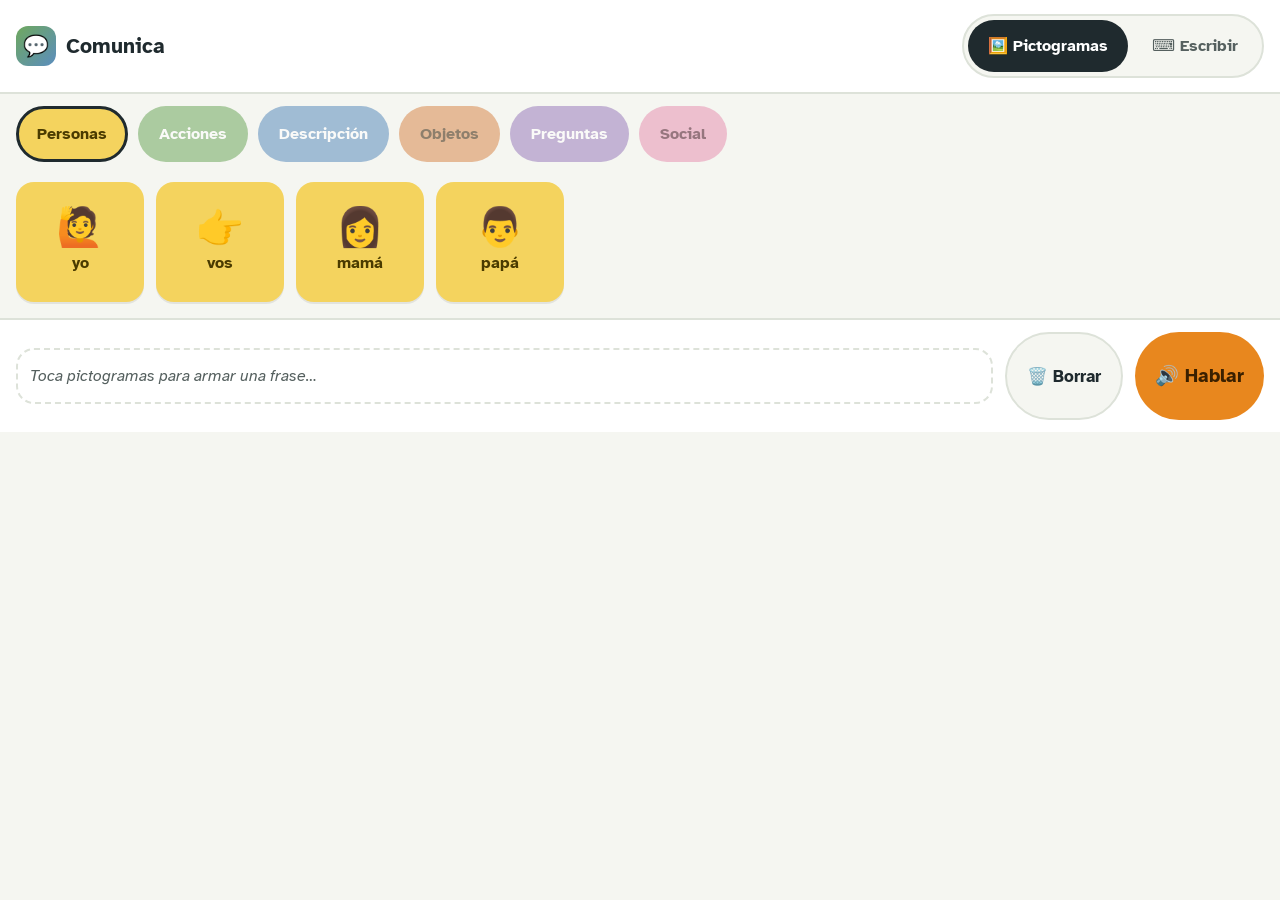
==== comunica.html @ 7b22b9cd "Se hizo el HTML con la interfaz gr[afica" ====
<!DOCTYPE html>
<html lang="es">
<head>
<meta charset="UTF-8">
<meta name="viewport" content="width=device-width, initial-scale=1.0, maximum-scale=5.0">
<title>Comunica — Apoyo para la comunicación</title>
<link rel="preconnect" href="https://fonts.googleapis.com">
<link href="https://fonts.googleapis.com/css2?family=Atkinson+Hyperlegible:ital,wght@0,400;0,700;1,400&display=swap" rel="stylesheet">
<style>
  :root{
    --bg: #F5F6F1;
    --surface: #FFFFFF;
    --ink: #1F2A2E;
    --ink-soft: #55605F;
    --line: #DDE2D9;
    --primary: #E8871E;
    --primary-ink: #3A2000;
    --focus: #1F6FEB;

    /* Paleta funcional: clave Fitzgerald, usada en tableros reales de CAA
       para que el color enseñe la categoría gramatical, no decore. */
    --cat-personas: #F4D35E;
    --cat-personas-ink: #4A3B00;
    --cat-acciones: #6FA85E;
    --cat-acciones-ink: #FFFFFF;
    --cat-descripcion: #5B8DBE;
    --cat-descripcion-ink: #FFFFFF;
    --cat-objetos: #D98A4F;
    --cat-objetos-ink: #3A1F00;
    --cat-preguntas: #9B7EBD;
    --cat-preguntas-ink: #FFFFFF;
    --cat-social: #E893B3;
    --cat-social-ink: #4A0E22;

    --radius: 18px;
    --touch-min: 88px;
  }

  *{ box-sizing: border-box; }

  html, body{
    margin:0; padding:0; height:100%;
    background: var(--bg);
    color: var(--ink);
    font-family: 'Atkinson Hyperlegible', system-ui, -apple-system, sans-serif;
  }

  body{
    display:flex;
    flex-direction:column;
    min-height:100vh;
  }

  @media (prefers-reduced-motion: reduce){
    *{ animation-duration: 0.001ms !important; transition-duration: 0.001ms !important; }
  }

  :focus-visible{
    outline: 4px solid var(--focus);
    outline-offset: 2px;
  }

  /* ---------- Encabezado ---------- */
  header{
    background: var(--surface);
    border-bottom: 2px solid var(--line);
    padding: 14px 16px;
    display:flex;
    align-items:center;
    justify-content:space-between;
    gap:12px;
    flex-wrap:wrap;
  }

  .brand{
    display:flex;
    align-items:center;
    gap:10px;
    font-weight:700;
    font-size: 1.3rem;
  }
  .brand-mark{
    width:40px; height:40px;
    border-radius: 12px;
    background: linear-gradient(135deg, var(--cat-acciones), var(--cat-descripcion));
    display:flex; align-items:center; justify-content:center;
    font-size:1.3rem;
  }

  .mode-toggle{
    display:flex;
    background: var(--bg);
    border: 2px solid var(--line);
    border-radius: 999px;
    padding: 4px;
    gap:4px;
  }
  .mode-toggle button{
    border:none;
    background:transparent;
    font-family:inherit;
    font-size:1rem;
    font-weight:700;
    padding: 10px 20px;
    min-height: 52px;
    border-radius: 999px;
    cursor:pointer;
    color: var(--ink-soft);
  }
  .mode-toggle button[aria-pressed="true"]{
    background: var(--ink);
    color: #fff;
  }

  /* ---------- Categorías (modo pictogramas) ---------- */
  .categorias{
    display:flex;
    gap:10px;
    padding: 12px 16px;
    overflow-x:auto;
    background: var(--bg);
  }
  .cat-chip{
    flex: 0 0 auto;
    border: none;
    border-radius: 999px;
    padding: 10px 18px;
    min-height: var(--touch-min);
    min-height: 56px;
    font-family:inherit;
    font-weight:700;
    font-size: 1rem;
    cursor:pointer;
    display:flex;
    align-items:center;
    gap:8px;
    border: 3px solid transparent;
    opacity:0.55;
  }
  .cat-chip[aria-pressed="true"]{
    opacity:1;
    border-color: var(--ink);
  }

  /* ---------- Área principal ---------- */
  main{
    flex:1;
    display:flex;
    flex-direction:column;
    padding: 8px 16px 16px;
    gap:16px;
  }

  .grid-pictogramas{
    display:grid;
    grid-template-columns: repeat(auto-fill, minmax(120px, 1fr));
    gap:12px;
  }

  .pictograma{
    border: none;
    border-radius: var(--radius);
    min-height: 120px;
    padding: 10px 8px 12px;
    display:flex;
    flex-direction:column;
    align-items:center;
    justify-content:center;
    gap:6px;
    cursor:pointer;
    font-family:inherit;
    box-shadow: 0 2px 0 rgba(0,0,0,0.08);
  }
  .pictograma:active{ transform: translateY(2px); box-shadow:none; }
  .pictograma .emoji{ font-size: 2.4rem; line-height:1; }
  .pictograma .palabra{ font-weight:700; font-size:1rem; text-align:center; }

  /* ---------- Modo texto ---------- */
  .modo-texto{
    display:flex;
    flex-direction:column;
    gap:14px;
    flex:1;
  }
  .modo-texto label{
    font-weight:700;
    font-size:1.1rem;
  }
  .modo-texto textarea{
    flex:1;
    min-height: 180px;
    font-family:inherit;
    font-size:1.4rem;
    padding:16px;
    border-radius: var(--radius);
    border: 2px solid var(--line);
    background: var(--surface);
    color: var(--ink);
    resize: vertical;
  }
  .ayuda-texto{
    color: var(--ink-soft);
    font-size:0.95rem;
  }

  /* ---------- Barra inferior: frase construida ---------- */
  .barra-frase{
    background: var(--surface);
    border-top: 2px solid var(--line);
    padding: 12px 16px;
    display:flex;
    align-items:center;
    gap:12px;
  }
  .frase-actual{
    flex:1;
    min-height: 56px;
    border: 2px dashed var(--line);
    border-radius: var(--radius);
    padding: 8px 12px;
    display:flex;
    flex-wrap:wrap;
    align-items:center;
    gap:8px;
  }
  .frase-actual:empty::before{
    content: "Toca pictogramas para armar una frase…";
    color: var(--ink-soft);
    font-style: italic;
  }
  .frase-chip{
    background: var(--bg);
    border-radius: 999px;
    padding: 6px 14px;
    font-weight:700;
    font-size:0.95rem;
  }

  .btn{
    font-family:inherit;
    font-weight:700;
    font-size:1.05rem;
    border:none;
    border-radius: 999px;
    min-height: var(--touch-min);
    min-width: var(--touch-min);
    padding: 10px 20px;
    cursor:pointer;
    display:flex;
    align-items:center;
    justify-content:center;
    gap:8px;
  }
  .btn-hablar{
    background: var(--primary);
    color: var(--primary-ink);
    font-size:1.2rem;
  }
  .btn-limpiar{
    background: var(--bg);
    color: var(--ink);
    border: 2px solid var(--line);
  }

  .visually-hidden{
    position:absolute;
    width:1px; height:1px;
    overflow:hidden;
    clip: rect(0 0 0 0);
    white-space:nowrap;
  }

  [hidden]{ display:none !important; }

  @media (max-width: 480px){
    .brand span:last-child{ display:none; }
    .grid-pictogramas{ grid-template-columns: repeat(auto-fill, minmax(96px, 1fr)); }
    .pictograma{ min-height:100px; }
  }
</style>
</head>
<body>

<header>
  <div class="brand">
    <span class="brand-mark" aria-hidden="true">💬</span>
    <span>Comunica</span>
  </div>

  <div class="mode-toggle" role="group" aria-label="Elegir modo de comunicación">
    <button id="btn-modo-pictogramas" aria-pressed="true" onclick="cambiarModo('pictogramas')">
      🖼️ Pictogramas
    </button>
    <button id="btn-modo-texto" aria-pressed="false" onclick="cambiarModo('texto')">
      ⌨️ Escribir
    </button>
  </div>
</header>

<!-- MODO PICTOGRAMAS -->
<div id="vista-pictogramas">
  <nav class="categorias" id="lista-categorias" aria-label="Categorías de pictogramas"></nav>
  <main>
    <div class="grid-pictogramas" id="grid-pictogramas" role="list" aria-label="Pictogramas disponibles"></div>
  </main>
</div>

<!-- MODO TEXTO -->
<div id="vista-texto" hidden>
  <main>
    <div class="modo-texto">
      <label for="entrada-texto">Escribí lo que querés decir</label>
      <textarea id="entrada-texto" placeholder="Escribí aquí…" aria-describedby="ayuda-texto"></textarea>
      <p id="ayuda-texto" class="ayuda-texto">Presioná Enter o el botón "Hablar" para escuchar el texto en voz alta.</p>
    </div>
  </main>
</div>

<!-- BARRA INFERIOR (solo modo pictogramas) -->
<div class="barra-frase" id="barra-frase">
  <div class="frase-actual" id="frase-actual" role="status" aria-live="polite" aria-label="Frase construida"></div>
  <button class="btn btn-limpiar" onclick="limpiarFrase()" aria-label="Borrar frase">🗑️ Borrar</button>
  <button class="btn btn-hablar" onclick="hablarFrase()" aria-label="Reproducir frase en voz alta">🔊 Hablar</button>
</div>

<div id="anuncios" class="visually-hidden" aria-live="assertive"></div>

<script>
  /* =========================================================
     DATOS: cada pictograma es un objeto reutilizable también
     desde el backend a futuro. audioUrl queda en null hasta
     que el equipo de voces grabadas entregue los archivos;
     mientras tanto se usa speechSynthesis como respaldo.
     ========================================================= */

  const CATEGORIAS = [
    { id: 'personas',    nombre: 'Personas',   color: 'var(--cat-personas)',    colorInk: 'var(--cat-personas-ink)' },
    { id: 'acciones',    nombre: 'Acciones',   color: 'var(--cat-acciones)',    colorInk: 'var(--cat-acciones-ink)' },
    { id: 'descripcion', nombre: 'Descripción',color: 'var(--cat-descripcion)', colorInk: 'var(--cat-descripcion-ink)' },
    { id: 'objetos',     nombre: 'Objetos',    color: 'var(--cat-objetos)',     colorInk: 'var(--cat-objetos-ink)' },
    { id: 'preguntas',   nombre: 'Preguntas',  color: 'var(--cat-preguntas)',   colorInk: 'var(--cat-preguntas-ink)' },
    { id: 'social',      nombre: 'Social',     color: 'var(--cat-social)',      colorInk: 'var(--cat-social-ink)' },
  ];

  const PICTOGRAMAS = [
    { id:'p001', palabra:'yo',        categoria:'personas',    emoji:'🙋', audioUrl:null },
    { id:'p002', palabra:'vos',       categoria:'personas',    emoji:'👉', audioUrl:null },
    { id:'p003', palabra:'mamá',      categoria:'personas',    emoji:'👩', audioUrl:null },
    { id:'p004', palabra:'papá',      categoria:'personas',    emoji:'👨', audioUrl:null },

    { id:'p010', palabra:'querer',    categoria:'acciones',    emoji:'🤲', audioUrl:null },
    { id:'p011', palabra:'ir',        categoria:'acciones',    emoji:'🚶', audioUrl:null },
    { id:'p012', palabra:'comer',     categoria:'acciones',    emoji:'🍽️', audioUrl:null },
    { id:'p013', palabra:'jugar',     categoria:'acciones',    emoji:'🎲', audioUrl:null },
    { id:'p014', palabra:'ayudar',    categoria:'acciones',    emoji:'🤝', audioUrl:null },

    { id:'p020', palabra:'feliz',     categoria:'descripcion', emoji:'😊', audioUrl:null },
    { id:'p021', palabra:'triste',    categoria:'descripcion', emoji:'😢', audioUrl:null },
    { id:'p022', palabra:'cansado',   categoria:'descripcion', emoji:'😴', audioUrl:null },
    { id:'p023', palabra:'grande',    categoria:'descripcion', emoji:'📏', audioUrl:null },

    { id:'p030', palabra:'agua',      categoria:'objetos',     emoji:'💧', audioUrl:null },
    { id:'p031', palabra:'comida',    categoria:'objetos',     emoji:'🍞', audioUrl:null },
    { id:'p032', palabra:'baño',      categoria:'objetos',     emoji:'🚻', audioUrl:null },
    { id:'p033', palabra:'pelota',    categoria:'objetos',     emoji:'⚽', audioUrl:null },

    { id:'p040', palabra:'qué',       categoria:'preguntas',   emoji:'❓', audioUrl:null },
    { id:'p041', palabra:'dónde',     categoria:'preguntas',   emoji:'📍', audioUrl:null },
    { id:'p042', palabra:'cuándo',    categoria:'preguntas',   emoji:'⏰', audioUrl:null },

    { id:'p050', palabra:'hola',      categoria:'social',      emoji:'👋', audioUrl:null },
    { id:'p051', palabra:'gracias',   categoria:'social',      emoji:'🙏', audioUrl:null },
    { id:'p052', palabra:'sí',        categoria:'social',      emoji:'✅', audioUrl:null },
    { id:'p053', palabra:'no',        categoria:'social',      emoji:'🚫', audioUrl:null },
  ];

  /* =========================================================
     AUDIO: función única que abstrae la fuente del sonido.
     Cuando lleguen los audios grabados, solo hay que llenar
     audioUrl en cada objeto — esta función no cambia.
     ========================================================= */
  function reproducirTexto(texto, audioUrl){
    if (audioUrl){
      const audio = new Audio(audioUrl);
      audio.play();
      return;
    }
    if (!('speechSynthesis' in window)){
      anunciar('El navegador no soporta voz por síntesis.');
      return;
    }
    window.speechSynthesis.cancel();
    const utterance = new SpeechSynthesisUtterance(texto);
    utterance.lang = 'es-ES';
    window.speechSynthesis.speak(utterance);
  }

  function anunciar(mensaje){
    document.getElementById('anuncios').textContent = mensaje;
  }

  /* =========================================================
     MODO: alternar entre pictogramas y texto
     ========================================================= */
  function cambiarModo(modo){
    const esPictogramas = modo === 'pictogramas';
    document.getElementById('vista-pictogramas').hidden = !esPictogramas;
    document.getElementById('vista-texto').hidden = esPictogramas;
    document.getElementById('barra-frase').hidden = !esPictogramas;
    document.getElementById('btn-modo-pictogramas').setAttribute('aria-pressed', String(esPictogramas));
    document.getElementById('btn-modo-texto').setAttribute('aria-pressed', String(!esPictogramas));
    if (!esPictogramas){
      document.getElementById('entrada-texto').focus();
    }
  }

  /* =========================================================
     MODO PICTOGRAMAS
     ========================================================= */
  let categoriaActiva = 'personas';
  let frase = [];

  function renderCategorias(){
    const cont = document.getElementById('lista-categorias');
    cont.innerHTML = '';
    CATEGORIAS.forEach(cat => {
      const btn = document.createElement('button');
      btn.className = 'cat-chip';
      btn.setAttribute('aria-pressed', String(cat.id === categoriaActiva));
      btn.style.background = cat.color;
      btn.style.color = cat.colorInk;
      btn.textContent = cat.nombre;
      btn.onclick = () => { categoriaActiva = cat.id; renderCategorias(); renderGrid(); };
      cont.appendChild(btn);
    });
  }

  function renderGrid(){
    const grid = document.getElementById('grid-pictogramas');
    grid.innerHTML = '';
    const cat = CATEGORIAS.find(c => c.id === categoriaActiva);
    PICTOGRAMAS.filter(p => p.categoria === categoriaActiva).forEach(p => {
      const btn = document.createElement('button');
      btn.className = 'pictograma';
      btn.style.background = cat.color;
      btn.style.color = cat.colorInk;
      btn.setAttribute('role', 'listitem');
      btn.setAttribute('aria-label', p.palabra);
      btn.innerHTML = `<span class="emoji" aria-hidden="true">${p.emoji}</span><span class="palabra">${p.palabra}</span>`;
      btn.onclick = () => tocarPictograma(p);
      grid.appendChild(btn);
    });
  }

  function tocarPictograma(p){
    frase.push(p);
    renderFrase();
    reproducirTexto(p.palabra, p.audioUrl);
  }

  function renderFrase(){
    const cont = document.getElementById('frase-actual');
    cont.innerHTML = '';
    frase.forEach(p => {
      const chip = document.createElement('span');
      chip.className = 'frase-chip';
      chip.textContent = p.palabra;
      cont.appendChild(chip);
    });
  }

  function limpiarFrase(){
    frase = [];
    renderFrase();
    anunciar('Frase borrada');
  }

  function hablarFrase(){
    if (frase.length === 0){
      anunciar('No hay ninguna frase para reproducir');
      return;
    }
    const texto = frase.map(p => p.palabra).join(' ');
    reproducirTexto(texto, null); // frase completa siempre por síntesis (combinación libre)
  }

  /* =========================================================
     MODO TEXTO
     ========================================================= */
  const entradaTexto = document.getElementById('entrada-texto');
  entradaTexto.addEventListener('keydown', (evento) => {
    if (evento.key === 'Enter' && !evento.shiftKey){
      evento.preventDefault();
      const texto = entradaTexto.value.trim();
      if (texto){
        reproducirTexto(texto, null);
      }
    }
  });

  /* =========================================================
     INICIO
     ========================================================= */
  renderCategorias();
  renderGrid();
</script>

</body>
</html>
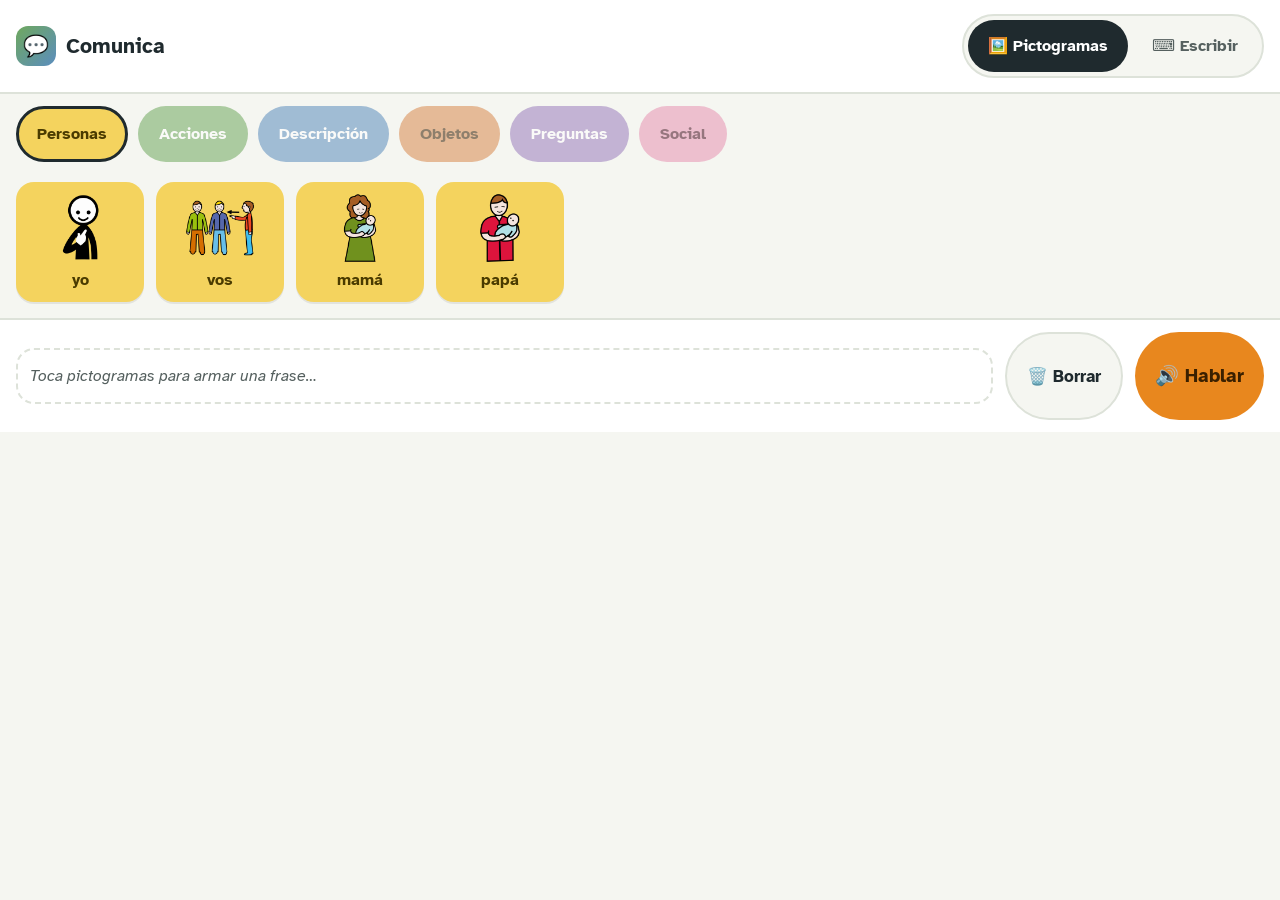
==== commit 53bf8649: "Cambios para agregar las imagenes a la app" ====
--- a/comunica.html
+++ b/comunica.html
@@ -173,6 +173,12 @@
   }
   .pictograma:active{ transform: translateY(2px); box-shadow:none; }
   .pictograma .emoji{ font-size: 2.4rem; line-height:1; }
+  .pictograma .pictograma-img{
+    width: 100%;
+    max-width: 72px;
+    aspect-ratio: 1 / 1;
+    object-fit: contain;
+  }
   .pictograma .palabra{ font-weight:700; font-size:1rem; text-align:center; }
 
   /* ---------- Modo texto ---------- */
@@ -342,36 +348,39 @@
     { id: 'social',      nombre: 'Social',     color: 'var(--cat-social)',      colorInk: 'var(--cat-social-ink)' },
   ];
 
+  /* El campo "imagen" sigue la convención: nombre_de_la_palabra.png
+     (minúscula, sin tildes, sin espacios), dentro de la carpeta pictogramas/.
+     Si tus archivos tienen otro nombre, solo hay que editar ese valor. */
   const PICTOGRAMAS = [
-    { id:'p001', palabra:'yo',        categoria:'personas',    emoji:'🙋', audioUrl:null },
-    { id:'p002', palabra:'vos',       categoria:'personas',    emoji:'👉', audioUrl:null },
-    { id:'p003', palabra:'mamá',      categoria:'personas',    emoji:'👩', audioUrl:null },
-    { id:'p004', palabra:'papá',      categoria:'personas',    emoji:'👨', audioUrl:null },
-
-    { id:'p010', palabra:'querer',    categoria:'acciones',    emoji:'🤲', audioUrl:null },
-    { id:'p011', palabra:'ir',        categoria:'acciones',    emoji:'🚶', audioUrl:null },
-    { id:'p012', palabra:'comer',     categoria:'acciones',    emoji:'🍽️', audioUrl:null },
-    { id:'p013', palabra:'jugar',     categoria:'acciones',    emoji:'🎲', audioUrl:null },
-    { id:'p014', palabra:'ayudar',    categoria:'acciones',    emoji:'🤝', audioUrl:null },
-
-    { id:'p020', palabra:'feliz',     categoria:'descripcion', emoji:'😊', audioUrl:null },
-    { id:'p021', palabra:'triste',    categoria:'descripcion', emoji:'😢', audioUrl:null },
-    { id:'p022', palabra:'cansado',   categoria:'descripcion', emoji:'😴', audioUrl:null },
-    { id:'p023', palabra:'grande',    categoria:'descripcion', emoji:'📏', audioUrl:null },
-
-    { id:'p030', palabra:'agua',      categoria:'objetos',     emoji:'💧', audioUrl:null },
-    { id:'p031', palabra:'comida',    categoria:'objetos',     emoji:'🍞', audioUrl:null },
-    { id:'p032', palabra:'baño',      categoria:'objetos',     emoji:'🚻', audioUrl:null },
-    { id:'p033', palabra:'pelota',    categoria:'objetos',     emoji:'⚽', audioUrl:null },
-
-    { id:'p040', palabra:'qué',       categoria:'preguntas',   emoji:'❓', audioUrl:null },
-    { id:'p041', palabra:'dónde',     categoria:'preguntas',   emoji:'📍', audioUrl:null },
-    { id:'p042', palabra:'cuándo',    categoria:'preguntas',   emoji:'⏰', audioUrl:null },
-
-    { id:'p050', palabra:'hola',      categoria:'social',      emoji:'👋', audioUrl:null },
-    { id:'p051', palabra:'gracias',   categoria:'social',      emoji:'🙏', audioUrl:null },
-    { id:'p052', palabra:'sí',        categoria:'social',      emoji:'✅', audioUrl:null },
-    { id:'p053', palabra:'no',        categoria:'social',      emoji:'🚫', audioUrl:null },
+    { id:'p001', palabra:'yo',        categoria:'personas',    emoji:'🙋', imagen:'pictogramas/yo.png',       audioUrl:null },
+    { id:'p002', palabra:'vos',       categoria:'personas',    emoji:'👉', imagen:'pictogramas/vos.png',      audioUrl:null },
+    { id:'p003', palabra:'mamá',      categoria:'personas',    emoji:'👩', imagen:'pictogramas/mama.png',     audioUrl:null },
+    { id:'p004', palabra:'papá',      categoria:'personas',    emoji:'👨', imagen:'pictogramas/papa.png',     audioUrl:null },
+
+    { id:'p010', palabra:'querer',    categoria:'acciones',    emoji:'🤲', imagen:'pictogramas/querer.png',   audioUrl:null },
+    { id:'p011', palabra:'ir',        categoria:'acciones',    emoji:'🚶', imagen:'pictogramas/ir.png',       audioUrl:null },
+    { id:'p012', palabra:'comer',     categoria:'acciones',    emoji:'🍽️', imagen:'pictogramas/comer.png',    audioUrl:null },
+    { id:'p013', palabra:'jugar',     categoria:'acciones',    emoji:'🎲', imagen:'pictogramas/jugar.png',    audioUrl:null },
+    { id:'p014', palabra:'ayudar',    categoria:'acciones',    emoji:'🤝', imagen:'pictogramas/ayudar.png',   audioUrl:null },
+
+    { id:'p020', palabra:'feliz',     categoria:'descripcion', emoji:'😊', imagen:'pictogramas/feliz.png',    audioUrl:null },
+    { id:'p021', palabra:'triste',    categoria:'descripcion', emoji:'😢', imagen:'pictogramas/triste.png',   audioUrl:null },
+    { id:'p022', palabra:'cansado',   categoria:'descripcion', emoji:'😴', imagen:'pictogramas/cansado.png',  audioUrl:null },
+    { id:'p023', palabra:'grande',    categoria:'descripcion', emoji:'📏', imagen:'pictogramas/grande.png',   audioUrl:null },
+
+    { id:'p030', palabra:'agua',      categoria:'objetos',     emoji:'💧', imagen:'pictogramas/agua.png',     audioUrl:null },
+    { id:'p031', palabra:'comida',    categoria:'objetos',     emoji:'🍞', imagen:'pictogramas/comida.png',   audioUrl:null },
+    { id:'p032', palabra:'baño',      categoria:'objetos',     emoji:'🚻', imagen:'pictogramas/bano.png',     audioUrl:null },
+    { id:'p033', palabra:'pelota',    categoria:'objetos',     emoji:'⚽', imagen:'pictogramas/pelota.png',   audioUrl:null },
+
+    { id:'p040', palabra:'qué',       categoria:'preguntas',   emoji:'❓', imagen:'pictogramas/que.png',      audioUrl:null },
+    { id:'p041', palabra:'dónde',     categoria:'preguntas',   emoji:'📍', imagen:'pictogramas/donde.png',    audioUrl:null },
+    { id:'p042', palabra:'cuándo',    categoria:'preguntas',   emoji:'⏰', imagen:'pictogramas/cuando.png',   audioUrl:null },
+
+    { id:'p050', palabra:'hola',      categoria:'social',      emoji:'👋', imagen:'pictogramas/hola.png',     audioUrl:null },
+    { id:'p051', palabra:'gracias',   categoria:'social',      emoji:'🙏', imagen:'pictogramas/gracias.png',  audioUrl:null },
+    { id:'p052', palabra:'sí',        categoria:'social',      emoji:'✅', imagen:'pictogramas/si.png',       audioUrl:null },
+    { id:'p053', palabra:'no',        categoria:'social',      emoji:'🚫', imagen:'pictogramas/no.png',       audioUrl:null },
   ];
 
   /* =========================================================
@@ -446,7 +455,14 @@
       btn.style.color = cat.colorInk;
       btn.setAttribute('role', 'listitem');
       btn.setAttribute('aria-label', p.palabra);
-      btn.innerHTML = `<span class="emoji" aria-hidden="true">${p.emoji}</span><span class="palabra">${p.palabra}</span>`;
+
+      // Si hay imagen, se muestra el PNG; si falla al cargar, cae al emoji.
+      const contenidoVisual = p.imagen
+        ? `<img class="pictograma-img" src="${p.imagen}" alt=""
+               onerror="this.replaceWith(Object.assign(document.createElement('span'),{className:'emoji',textContent:'${p.emoji}'}))">`
+        : `<span class="emoji" aria-hidden="true">${p.emoji}</span>`;
+
+      btn.innerHTML = `${contenidoVisual}<span class="palabra">${p.palabra}</span>`;
       btn.onclick = () => tocarPictograma(p);
       grid.appendChild(btn);
     });
@@ -506,4 +522,4 @@
 </script>
 
 </body>
-</html>
+</html>
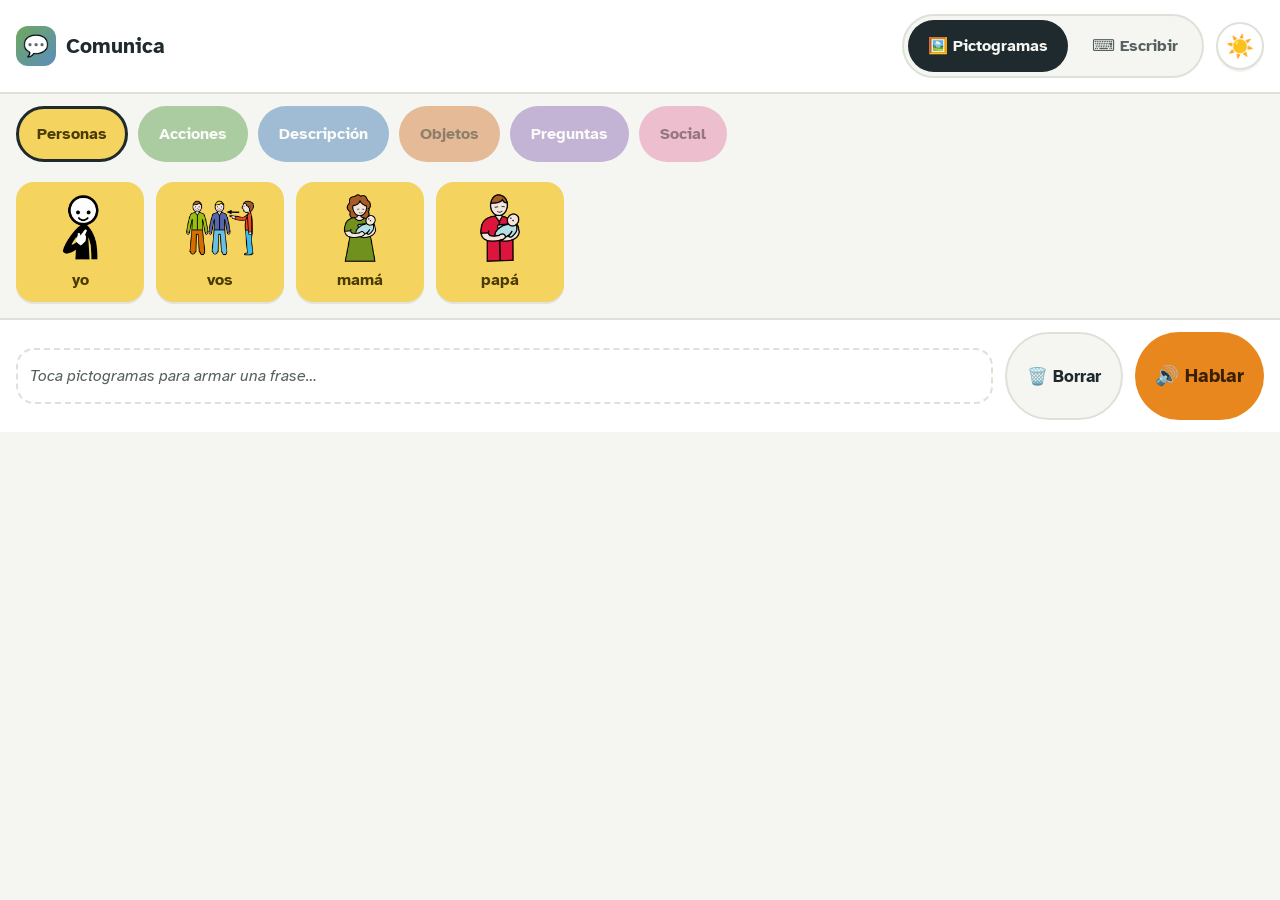
==== commit 4c04a3b6: "Implementación del modo claro y oscuro." ====
--- a/comunica.html
+++ b/comunica.html
@@ -1,525 +1,706 @@
 <!DOCTYPE html>
 <html lang="es">
+
 <head>
-<meta charset="UTF-8">
-<meta name="viewport" content="width=device-width, initial-scale=1.0, maximum-scale=5.0">
-<title>Comunica — Apoyo para la comunicación</title>
-<link rel="preconnect" href="https://fonts.googleapis.com">
-<link href="https://fonts.googleapis.com/css2?family=Atkinson+Hyperlegible:ital,wght@0,400;0,700;1,400&display=swap" rel="stylesheet">
-<style>
-  :root{
-    --bg: #F5F6F1;
-    --surface: #FFFFFF;
-    --ink: #1F2A2E;
-    --ink-soft: #55605F;
-    --line: #DDE2D9;
-    --primary: #E8871E;
-    --primary-ink: #3A2000;
-    --focus: #1F6FEB;
-
-    /* Paleta funcional: clave Fitzgerald, usada en tableros reales de CAA
+  <meta charset="UTF-8">
+  <meta name="viewport" content="width=device-width, initial-scale=1.0, maximum-scale=5.0">
+  <title>Comunica — Apoyo para la comunicación</title>
+  <link rel="preconnect" href="https://fonts.googleapis.com">
+  <link href="https://fonts.googleapis.com/css2?family=Atkinson+Hyperlegible:ital,wght@0,400;0,700;1,400&display=swap"
+    rel="stylesheet">
+  <style>
+    :root {
+      --bg: #F5F6F1;
+      --surface: #FFFFFF;
+      --ink: #1F2A2E;
+      --ink-soft: #55605F;
+      --line: #DDE2D9;
+      --primary: #E8871E;
+      --primary-ink: #3A2000;
+      --focus: #1F6FEB;
+
+      /* Paleta funcional: clave Fitzgerald, usada en tableros reales de CAA
        para que el color enseñe la categoría gramatical, no decore. */
-    --cat-personas: #F4D35E;
-    --cat-personas-ink: #4A3B00;
-    --cat-acciones: #6FA85E;
-    --cat-acciones-ink: #FFFFFF;
-    --cat-descripcion: #5B8DBE;
-    --cat-descripcion-ink: #FFFFFF;
-    --cat-objetos: #D98A4F;
-    --cat-objetos-ink: #3A1F00;
-    --cat-preguntas: #9B7EBD;
-    --cat-preguntas-ink: #FFFFFF;
-    --cat-social: #E893B3;
-    --cat-social-ink: #4A0E22;
-
-    --radius: 18px;
-    --touch-min: 88px;
-  }
-
-  *{ box-sizing: border-box; }
-
-  html, body{
-    margin:0; padding:0; height:100%;
-    background: var(--bg);
-    color: var(--ink);
-    font-family: 'Atkinson Hyperlegible', system-ui, -apple-system, sans-serif;
-  }
-
-  body{
-    display:flex;
-    flex-direction:column;
-    min-height:100vh;
-  }
-
-  @media (prefers-reduced-motion: reduce){
-    *{ animation-duration: 0.001ms !important; transition-duration: 0.001ms !important; }
-  }
-
-  :focus-visible{
-    outline: 4px solid var(--focus);
-    outline-offset: 2px;
-  }
-
-  /* ---------- Encabezado ---------- */
-  header{
-    background: var(--surface);
-    border-bottom: 2px solid var(--line);
-    padding: 14px 16px;
-    display:flex;
-    align-items:center;
-    justify-content:space-between;
-    gap:12px;
-    flex-wrap:wrap;
-  }
-
-  .brand{
-    display:flex;
-    align-items:center;
-    gap:10px;
-    font-weight:700;
-    font-size: 1.3rem;
-  }
-  .brand-mark{
-    width:40px; height:40px;
-    border-radius: 12px;
-    background: linear-gradient(135deg, var(--cat-acciones), var(--cat-descripcion));
-    display:flex; align-items:center; justify-content:center;
-    font-size:1.3rem;
-  }
-
-  .mode-toggle{
-    display:flex;
-    background: var(--bg);
-    border: 2px solid var(--line);
-    border-radius: 999px;
-    padding: 4px;
-    gap:4px;
-  }
-  .mode-toggle button{
-    border:none;
-    background:transparent;
-    font-family:inherit;
-    font-size:1rem;
-    font-weight:700;
-    padding: 10px 20px;
-    min-height: 52px;
-    border-radius: 999px;
-    cursor:pointer;
-    color: var(--ink-soft);
-  }
-  .mode-toggle button[aria-pressed="true"]{
-    background: var(--ink);
-    color: #fff;
-  }
-
-  /* ---------- Categorías (modo pictogramas) ---------- */
-  .categorias{
-    display:flex;
-    gap:10px;
-    padding: 12px 16px;
-    overflow-x:auto;
-    background: var(--bg);
-  }
-  .cat-chip{
-    flex: 0 0 auto;
-    border: none;
-    border-radius: 999px;
-    padding: 10px 18px;
-    min-height: var(--touch-min);
-    min-height: 56px;
-    font-family:inherit;
-    font-weight:700;
-    font-size: 1rem;
-    cursor:pointer;
-    display:flex;
-    align-items:center;
-    gap:8px;
-    border: 3px solid transparent;
-    opacity:0.55;
-  }
-  .cat-chip[aria-pressed="true"]{
-    opacity:1;
-    border-color: var(--ink);
-  }
-
-  /* ---------- Área principal ---------- */
-  main{
-    flex:1;
-    display:flex;
-    flex-direction:column;
-    padding: 8px 16px 16px;
-    gap:16px;
-  }
-
-  .grid-pictogramas{
-    display:grid;
-    grid-template-columns: repeat(auto-fill, minmax(120px, 1fr));
-    gap:12px;
-  }
-
-  .pictograma{
-    border: none;
-    border-radius: var(--radius);
-    min-height: 120px;
-    padding: 10px 8px 12px;
-    display:flex;
-    flex-direction:column;
-    align-items:center;
-    justify-content:center;
-    gap:6px;
-    cursor:pointer;
-    font-family:inherit;
-    box-shadow: 0 2px 0 rgba(0,0,0,0.08);
-  }
-  .pictograma:active{ transform: translateY(2px); box-shadow:none; }
-  .pictograma .emoji{ font-size: 2.4rem; line-height:1; }
-  .pictograma .pictograma-img{
-    width: 100%;
-    max-width: 72px;
-    aspect-ratio: 1 / 1;
-    object-fit: contain;
-  }
-  .pictograma .palabra{ font-weight:700; font-size:1rem; text-align:center; }
-
-  /* ---------- Modo texto ---------- */
-  .modo-texto{
-    display:flex;
-    flex-direction:column;
-    gap:14px;
-    flex:1;
-  }
-  .modo-texto label{
-    font-weight:700;
-    font-size:1.1rem;
-  }
-  .modo-texto textarea{
-    flex:1;
-    min-height: 180px;
-    font-family:inherit;
-    font-size:1.4rem;
-    padding:16px;
-    border-radius: var(--radius);
-    border: 2px solid var(--line);
-    background: var(--surface);
-    color: var(--ink);
-    resize: vertical;
-  }
-  .ayuda-texto{
-    color: var(--ink-soft);
-    font-size:0.95rem;
-  }
-
-  /* ---------- Barra inferior: frase construida ---------- */
-  .barra-frase{
-    background: var(--surface);
-    border-top: 2px solid var(--line);
-    padding: 12px 16px;
-    display:flex;
-    align-items:center;
-    gap:12px;
-  }
-  .frase-actual{
-    flex:1;
-    min-height: 56px;
-    border: 2px dashed var(--line);
-    border-radius: var(--radius);
-    padding: 8px 12px;
-    display:flex;
-    flex-wrap:wrap;
-    align-items:center;
-    gap:8px;
-  }
-  .frase-actual:empty::before{
-    content: "Toca pictogramas para armar una frase…";
-    color: var(--ink-soft);
-    font-style: italic;
-  }
-  .frase-chip{
-    background: var(--bg);
-    border-radius: 999px;
-    padding: 6px 14px;
-    font-weight:700;
-    font-size:0.95rem;
-  }
-
-  .btn{
-    font-family:inherit;
-    font-weight:700;
-    font-size:1.05rem;
-    border:none;
-    border-radius: 999px;
-    min-height: var(--touch-min);
-    min-width: var(--touch-min);
-    padding: 10px 20px;
-    cursor:pointer;
-    display:flex;
-    align-items:center;
-    justify-content:center;
-    gap:8px;
-  }
-  .btn-hablar{
-    background: var(--primary);
-    color: var(--primary-ink);
-    font-size:1.2rem;
-  }
-  .btn-limpiar{
-    background: var(--bg);
-    color: var(--ink);
-    border: 2px solid var(--line);
-  }
-
-  .visually-hidden{
-    position:absolute;
-    width:1px; height:1px;
-    overflow:hidden;
-    clip: rect(0 0 0 0);
-    white-space:nowrap;
-  }
-
-  [hidden]{ display:none !important; }
-
-  @media (max-width: 480px){
-    .brand span:last-child{ display:none; }
-    .grid-pictogramas{ grid-template-columns: repeat(auto-fill, minmax(96px, 1fr)); }
-    .pictograma{ min-height:100px; }
-  }
-</style>
+      --cat-personas: #F4D35E;
+      --cat-personas-ink: #4A3B00;
+      --cat-acciones: #6FA85E;
+      --cat-acciones-ink: #FFFFFF;
+      --cat-descripcion: #5B8DBE;
+      --cat-descripcion-ink: #FFFFFF;
+      --cat-objetos: #D98A4F;
+      --cat-objetos-ink: #3A1F00;
+      --cat-preguntas: #9B7EBD;
+      --cat-preguntas-ink: #FFFFFF;
+      --cat-social: #E893B3;
+      --cat-social-ink: #4A0E22;
+
+      --radius: 18px;
+      --touch-min: 88px;
+    }
+
+    /* Paleta para modo oscuro */
+    [data-theme="dark"] {
+      --bg: #12181B;
+      --surface: #1E2629;
+      --ink: #F5F6F1;
+      --ink-soft: #A3B3B2;
+      --line: #2D3A3E;
+      --primary: #FF9E3D;
+      --primary-ink: #201000;
+      --focus: #388BFD;
+
+      /* Las categorías se suavizan un poco para evitar brillo excesivo en fondo oscuro */
+      --cat-personas: #E3C24D;
+      --cat-personas-ink: #2D2300;
+      --cat-acciones: #5E944D;
+      --cat-acciones-ink: #FFFFFF;
+      --cat-descripcion: #4C7CAE;
+      --cat-descripcion-ink: #FFFFFF;
+      --cat-objetos: #C2763D;
+      --cat-objetos-ink: #261100;
+      --cat-preguntas: #876AA9;
+      --cat-preguntas-ink: #FFFFFF;
+      --cat-social: #D37EA0;
+      --cat-social-ink: #330313;
+    }
+
+    * {
+      box-sizing: border-box;
+    }
+
+    html,
+    body {
+      margin: 0;
+      padding: 0;
+      height: 100%;
+      background: var(--bg);
+      color: var(--ink);
+      font-family: 'Atkinson Hyperlegible', system-ui, -apple-system, sans-serif;
+    }
+
+    /* Transiciones suaves al cambiar de tema */
+    body,
+    header,
+    .categorias,
+    .barra-frase,
+    .mode-toggle,
+    textarea,
+    .pictograma,
+    .btn,
+    .btn-theme-toggle,
+    .cat-chip,
+    .frase-actual,
+    .frase-chip {
+      transition: background-color 0.3s ease, color 0.3s ease, border-color 0.3s ease, box-shadow 0.3s ease, opacity 0.3s ease;
+    }
+
+    body {
+      display: flex;
+      flex-direction: column;
+      min-height: 100vh;
+    }
+
+    @media (prefers-reduced-motion: reduce) {
+      * {
+        animation-duration: 0.001ms !important;
+        transition-duration: 0.001ms !important;
+      }
+    }
+
+    :focus-visible {
+      outline: 4px solid var(--focus);
+      outline-offset: 2px;
+    }
+
+    /* ---------- Encabezado ---------- */
+    header {
+      background: var(--surface);
+      border-bottom: 2px solid var(--line);
+      padding: 14px 16px;
+      display: flex;
+      align-items: center;
+      justify-content: space-between;
+      gap: 12px;
+      flex-wrap: wrap;
+    }
+
+    .brand {
+      display: flex;
+      align-items: center;
+      gap: 10px;
+      font-weight: 700;
+      font-size: 1.3rem;
+    }
+
+    .brand-mark {
+      width: 40px;
+      height: 40px;
+      border-radius: 12px;
+      background: linear-gradient(135deg, var(--cat-acciones), var(--cat-descripcion));
+      display: flex;
+      align-items: center;
+      justify-content: center;
+      font-size: 1.3rem;
+    }
+
+    /* Contenedor para alinear los controles del encabezado */
+    .header-actions {
+      display: flex;
+      align-items: center;
+      gap: 12px;
+    }
+
+    /* Botón del alternador de tema claro/oscuro */
+    .btn-theme-toggle {
+      background: transparent;
+      border: none;
+      font-size: 1.4rem;
+      width: 48px;
+      height: 48px;
+      border-radius: 50%;
+      cursor: pointer;
+      display: flex;
+      align-items: center;
+      justify-content: center;
+      user-select: none;
+      border: 2px solid var(--line);
+      background: var(--surface);
+      box-shadow: 0 2px 0 rgba(0, 0, 0, 0.05);
+    }
+
+    .btn-theme-toggle:hover {
+      transform: rotate(15deg) scale(1.08);
+      background: var(--bg);
+    }
+
+    .btn-theme-toggle:active {
+      transform: scale(0.95);
+    }
+
+    .mode-toggle {
+      display: flex;
+      background: var(--bg);
+      border: 2px solid var(--line);
+      border-radius: 999px;
+      padding: 4px;
+      gap: 4px;
+    }
+
+    .mode-toggle button {
+      border: none;
+      background: transparent;
+      font-family: inherit;
+      font-size: 1rem;
+      font-weight: 700;
+      padding: 10px 20px;
+      min-height: 52px;
+      border-radius: 999px;
+      cursor: pointer;
+      color: var(--ink-soft);
+    }
+
+    .mode-toggle button[aria-pressed="true"] {
+      background: var(--ink);
+      color: var(--bg);
+    }
+
+    /* ---------- Categorías (modo pictogramas) ---------- */
+    .categorias {
+      display: flex;
+      gap: 10px;
+      padding: 12px 16px;
+      overflow-x: auto;
+      background: var(--bg);
+    }
+
+    .cat-chip {
+      flex: 0 0 auto;
+      border: none;
+      border-radius: 999px;
+      padding: 10px 18px;
+      min-height: var(--touch-min);
+      min-height: 56px;
+      font-family: inherit;
+      font-weight: 700;
+      font-size: 1rem;
+      cursor: pointer;
+      display: flex;
+      align-items: center;
+      gap: 8px;
+      border: 3px solid transparent;
+      opacity: 0.55;
+    }
+
+    .cat-chip[aria-pressed="true"] {
+      opacity: 1;
+      border-color: var(--ink);
+    }
+
+    /* ---------- Área principal ---------- */
+    main {
+      flex: 1;
+      display: flex;
+      flex-direction: column;
+      padding: 8px 16px 16px;
+      gap: 16px;
+    }
+
+    .grid-pictogramas {
+      display: grid;
+      grid-template-columns: repeat(auto-fill, minmax(120px, 1fr));
+      gap: 12px;
+    }
+
+    .pictograma {
+      border: none;
+      border-radius: var(--radius);
+      min-height: 120px;
+      padding: 10px 8px 12px;
+      display: flex;
+      flex-direction: column;
+      align-items: center;
+      justify-content: center;
+      gap: 6px;
+      cursor: pointer;
+      font-family: inherit;
+      box-shadow: 0 2px 0 rgba(0, 0, 0, 0.08);
+    }
+
+    .pictograma:active {
+      transform: translateY(2px);
+      box-shadow: none;
+    }
+
+    .pictograma .emoji {
+      font-size: 2.4rem;
+      line-height: 1;
+    }
+
+    .pictograma .pictograma-img {
+      width: 100%;
+      max-width: 72px;
+      aspect-ratio: 1 / 1;
+      object-fit: contain;
+    }
+
+    .pictograma .palabra {
+      font-weight: 700;
+      font-size: 1rem;
+      text-align: center;
+    }
+
+    /* ---------- Modo texto ---------- */
+    .modo-texto {
+      display: flex;
+      flex-direction: column;
+      gap: 14px;
+      flex: 1;
+    }
+
+    .modo-texto label {
+      font-weight: 700;
+      font-size: 1.1rem;
+    }
+
+    .modo-texto textarea {
+      flex: 1;
+      min-height: 180px;
+      font-family: inherit;
+      font-size: 1.4rem;
+      padding: 16px;
+      border-radius: var(--radius);
+      border: 2px solid var(--line);
+      background: var(--surface);
+      color: var(--ink);
+      resize: vertical;
+    }
+
+    .ayuda-texto {
+      color: var(--ink-soft);
+      font-size: 0.95rem;
+    }
+
+    /* ---------- Barra inferior: frase construida ---------- */
+    .barra-frase {
+      background: var(--surface);
+      border-top: 2px solid var(--line);
+      padding: 12px 16px;
+      display: flex;
+      align-items: center;
+      gap: 12px;
+    }
+
+    .frase-actual {
+      flex: 1;
+      min-height: 56px;
+      border: 2px dashed var(--line);
+      border-radius: var(--radius);
+      padding: 8px 12px;
+      display: flex;
+      flex-wrap: wrap;
+      align-items: center;
+      gap: 8px;
+    }
+
+    .frase-actual:empty::before {
+      content: "Toca pictogramas para armar una frase…";
+      color: var(--ink-soft);
+      font-style: italic;
+    }
+
+    .frase-chip {
+      background: var(--bg);
+      border-radius: 999px;
+      padding: 6px 14px;
+      font-weight: 700;
+      font-size: 0.95rem;
+    }
+
+    .btn {
+      font-family: inherit;
+      font-weight: 700;
+      font-size: 1.05rem;
+      border: none;
+      border-radius: 999px;
+      min-height: var(--touch-min);
+      min-width: var(--touch-min);
+      padding: 10px 20px;
+      cursor: pointer;
+      display: flex;
+      align-items: center;
+      justify-content: center;
+      gap: 8px;
+    }
+
+    .btn-hablar {
+      background: var(--primary);
+      color: var(--primary-ink);
+      font-size: 1.2rem;
+    }
+
+    .btn-limpiar {
+      background: var(--bg);
+      color: var(--ink);
+      border: 2px solid var(--line);
+    }
+
+    .visually-hidden {
+      position: absolute;
+      width: 1px;
+      height: 1px;
+      overflow: hidden;
+      clip: rect(0 0 0 0);
+      white-space: nowrap;
+    }
+
+    [hidden] {
+      display: none !important;
+    }
+
+    @media (max-width: 480px) {
+      .brand span:last-child {
+        display: none;
+      }
+
+      .grid-pictogramas {
+        grid-template-columns: repeat(auto-fill, minmax(96px, 1fr));
+      }
+
+      .pictograma {
+        min-height: 100px;
+      }
+    }
+  </style>
+  <script>
+    // Script de bloqueo para evitar destello blanco del tema al cargar
+    (function () {
+      const temaGuardado = localStorage.getItem('theme');
+      if (temaGuardado === 'dark' || (!temaGuardado && window.matchMedia('(prefers-color-scheme: dark)').matches)) {
+        document.documentElement.setAttribute('data-theme', 'dark');
+      } else {
+        document.documentElement.setAttribute('data-theme', 'light');
+      }
+    })();
+  </script>
 </head>
+
 <body>
 
-<header>
-  <div class="brand">
-    <span class="brand-mark" aria-hidden="true">💬</span>
-    <span>Comunica</span>
+  <header>
+    <div class="brand">
+      <span class="brand-mark" aria-hidden="true">💬</span>
+      <span>Comunica</span>
+    </div>
+
+    <div class="header-actions">
+      <div class="mode-toggle" role="group" aria-label="Elegir modo de comunicación">
+        <button id="btn-modo-pictogramas" aria-pressed="true" onclick="cambiarModo('pictogramas')">
+          🖼️ Pictogramas
+        </button>
+        <button id="btn-modo-texto" aria-pressed="false" onclick="cambiarModo('texto')">
+          ⌨️ Escribir
+        </button>
+      </div>
+      <button id="btn-theme-toggle" class="btn-theme-toggle" aria-label="Cambiar tema (claro/oscuro)">
+        ☀️
+      </button>
+    </div>
+  </header>
+
+  <!-- MODO PICTOGRAMAS -->
+  <div id="vista-pictogramas">
+    <nav class="categorias" id="lista-categorias" aria-label="Categorías de pictogramas"></nav>
+    <main>
+      <div class="grid-pictogramas" id="grid-pictogramas" role="list" aria-label="Pictogramas disponibles"></div>
+    </main>
   </div>
 
-  <div class="mode-toggle" role="group" aria-label="Elegir modo de comunicación">
-    <button id="btn-modo-pictogramas" aria-pressed="true" onclick="cambiarModo('pictogramas')">
-      🖼️ Pictogramas
-    </button>
-    <button id="btn-modo-texto" aria-pressed="false" onclick="cambiarModo('texto')">
-      ⌨️ Escribir
-    </button>
+  <!-- MODO TEXTO -->
+  <div id="vista-texto" hidden>
+    <main>
+      <div class="modo-texto">
+        <label for="entrada-texto">Escribí lo que querés decir</label>
+        <textarea id="entrada-texto" placeholder="Escribí aquí…" aria-describedby="ayuda-texto"></textarea>
+        <p id="ayuda-texto" class="ayuda-texto">Presioná Enter o el botón "Hablar" para escuchar el texto en voz alta.
+        </p>
+      </div>
+    </main>
   </div>
-</header>
-
-<!-- MODO PICTOGRAMAS -->
-<div id="vista-pictogramas">
-  <nav class="categorias" id="lista-categorias" aria-label="Categorías de pictogramas"></nav>
-  <main>
-    <div class="grid-pictogramas" id="grid-pictogramas" role="list" aria-label="Pictogramas disponibles"></div>
-  </main>
-</div>
-
-<!-- MODO TEXTO -->
-<div id="vista-texto" hidden>
-  <main>
-    <div class="modo-texto">
-      <label for="entrada-texto">Escribí lo que querés decir</label>
-      <textarea id="entrada-texto" placeholder="Escribí aquí…" aria-describedby="ayuda-texto"></textarea>
-      <p id="ayuda-texto" class="ayuda-texto">Presioná Enter o el botón "Hablar" para escuchar el texto en voz alta.</p>
-    </div>
-  </main>
-</div>
-
-<!-- BARRA INFERIOR (solo modo pictogramas) -->
-<div class="barra-frase" id="barra-frase">
-  <div class="frase-actual" id="frase-actual" role="status" aria-live="polite" aria-label="Frase construida"></div>
-  <button class="btn btn-limpiar" onclick="limpiarFrase()" aria-label="Borrar frase">🗑️ Borrar</button>
-  <button class="btn btn-hablar" onclick="hablarFrase()" aria-label="Reproducir frase en voz alta">🔊 Hablar</button>
-</div>
-
-<div id="anuncios" class="visually-hidden" aria-live="assertive"></div>
-
-<script>
-  /* =========================================================
-     DATOS: cada pictograma es un objeto reutilizable también
-     desde el backend a futuro. audioUrl queda en null hasta
-     que el equipo de voces grabadas entregue los archivos;
-     mientras tanto se usa speechSynthesis como respaldo.
-     ========================================================= */
-
-  const CATEGORIAS = [
-    { id: 'personas',    nombre: 'Personas',   color: 'var(--cat-personas)',    colorInk: 'var(--cat-personas-ink)' },
-    { id: 'acciones',    nombre: 'Acciones',   color: 'var(--cat-acciones)',    colorInk: 'var(--cat-acciones-ink)' },
-    { id: 'descripcion', nombre: 'Descripción',color: 'var(--cat-descripcion)', colorInk: 'var(--cat-descripcion-ink)' },
-    { id: 'objetos',     nombre: 'Objetos',    color: 'var(--cat-objetos)',     colorInk: 'var(--cat-objetos-ink)' },
-    { id: 'preguntas',   nombre: 'Preguntas',  color: 'var(--cat-preguntas)',   colorInk: 'var(--cat-preguntas-ink)' },
-    { id: 'social',      nombre: 'Social',     color: 'var(--cat-social)',      colorInk: 'var(--cat-social-ink)' },
-  ];
-
-  /* El campo "imagen" sigue la convención: nombre_de_la_palabra.png
-     (minúscula, sin tildes, sin espacios), dentro de la carpeta pictogramas/.
-     Si tus archivos tienen otro nombre, solo hay que editar ese valor. */
-  const PICTOGRAMAS = [
-    { id:'p001', palabra:'yo',        categoria:'personas',    emoji:'🙋', imagen:'pictogramas/yo.png',       audioUrl:null },
-    { id:'p002', palabra:'vos',       categoria:'personas',    emoji:'👉', imagen:'pictogramas/vos.png',      audioUrl:null },
-    { id:'p003', palabra:'mamá',      categoria:'personas',    emoji:'👩', imagen:'pictogramas/mama.png',     audioUrl:null },
-    { id:'p004', palabra:'papá',      categoria:'personas',    emoji:'👨', imagen:'pictogramas/papa.png',     audioUrl:null },
-
-    { id:'p010', palabra:'querer',    categoria:'acciones',    emoji:'🤲', imagen:'pictogramas/querer.png',   audioUrl:null },
-    { id:'p011', palabra:'ir',        categoria:'acciones',    emoji:'🚶', imagen:'pictogramas/ir.png',       audioUrl:null },
-    { id:'p012', palabra:'comer',     categoria:'acciones',    emoji:'🍽️', imagen:'pictogramas/comer.png',    audioUrl:null },
-    { id:'p013', palabra:'jugar',     categoria:'acciones',    emoji:'🎲', imagen:'pictogramas/jugar.png',    audioUrl:null },
-    { id:'p014', palabra:'ayudar',    categoria:'acciones',    emoji:'🤝', imagen:'pictogramas/ayudar.png',   audioUrl:null },
-
-    { id:'p020', palabra:'feliz',     categoria:'descripcion', emoji:'😊', imagen:'pictogramas/feliz.png',    audioUrl:null },
-    { id:'p021', palabra:'triste',    categoria:'descripcion', emoji:'😢', imagen:'pictogramas/triste.png',   audioUrl:null },
-    { id:'p022', palabra:'cansado',   categoria:'descripcion', emoji:'😴', imagen:'pictogramas/cansado.png',  audioUrl:null },
-    { id:'p023', palabra:'grande',    categoria:'descripcion', emoji:'📏', imagen:'pictogramas/grande.png',   audioUrl:null },
-
-    { id:'p030', palabra:'agua',      categoria:'objetos',     emoji:'💧', imagen:'pictogramas/agua.png',     audioUrl:null },
-    { id:'p031', palabra:'comida',    categoria:'objetos',     emoji:'🍞', imagen:'pictogramas/comida.png',   audioUrl:null },
-    { id:'p032', palabra:'baño',      categoria:'objetos',     emoji:'🚻', imagen:'pictogramas/bano.png',     audioUrl:null },
-    { id:'p033', palabra:'pelota',    categoria:'objetos',     emoji:'⚽', imagen:'pictogramas/pelota.png',   audioUrl:null },
-
-    { id:'p040', palabra:'qué',       categoria:'preguntas',   emoji:'❓', imagen:'pictogramas/que.png',      audioUrl:null },
-    { id:'p041', palabra:'dónde',     categoria:'preguntas',   emoji:'📍', imagen:'pictogramas/donde.png',    audioUrl:null },
-    { id:'p042', palabra:'cuándo',    categoria:'preguntas',   emoji:'⏰', imagen:'pictogramas/cuando.png',   audioUrl:null },
-
-    { id:'p050', palabra:'hola',      categoria:'social',      emoji:'👋', imagen:'pictogramas/hola.png',     audioUrl:null },
-    { id:'p051', palabra:'gracias',   categoria:'social',      emoji:'🙏', imagen:'pictogramas/gracias.png',  audioUrl:null },
-    { id:'p052', palabra:'sí',        categoria:'social',      emoji:'✅', imagen:'pictogramas/si.png',       audioUrl:null },
-    { id:'p053', palabra:'no',        categoria:'social',      emoji:'🚫', imagen:'pictogramas/no.png',       audioUrl:null },
-  ];
-
-  /* =========================================================
-     AUDIO: función única que abstrae la fuente del sonido.
-     Cuando lleguen los audios grabados, solo hay que llenar
-     audioUrl en cada objeto — esta función no cambia.
-     ========================================================= */
-  function reproducirTexto(texto, audioUrl){
-    if (audioUrl){
-      const audio = new Audio(audioUrl);
-      audio.play();
-      return;
-    }
-    if (!('speechSynthesis' in window)){
-      anunciar('El navegador no soporta voz por síntesis.');
-      return;
-    }
-    window.speechSynthesis.cancel();
-    const utterance = new SpeechSynthesisUtterance(texto);
-    utterance.lang = 'es-ES';
-    window.speechSynthesis.speak(utterance);
-  }
-
-  function anunciar(mensaje){
-    document.getElementById('anuncios').textContent = mensaje;
-  }
-
-  /* =========================================================
-     MODO: alternar entre pictogramas y texto
-     ========================================================= */
-  function cambiarModo(modo){
-    const esPictogramas = modo === 'pictogramas';
-    document.getElementById('vista-pictogramas').hidden = !esPictogramas;
-    document.getElementById('vista-texto').hidden = esPictogramas;
-    document.getElementById('barra-frase').hidden = !esPictogramas;
-    document.getElementById('btn-modo-pictogramas').setAttribute('aria-pressed', String(esPictogramas));
-    document.getElementById('btn-modo-texto').setAttribute('aria-pressed', String(!esPictogramas));
-    if (!esPictogramas){
-      document.getElementById('entrada-texto').focus();
-    }
-  }
-
-  /* =========================================================
-     MODO PICTOGRAMAS
-     ========================================================= */
-  let categoriaActiva = 'personas';
-  let frase = [];
-
-  function renderCategorias(){
-    const cont = document.getElementById('lista-categorias');
-    cont.innerHTML = '';
-    CATEGORIAS.forEach(cat => {
-      const btn = document.createElement('button');
-      btn.className = 'cat-chip';
-      btn.setAttribute('aria-pressed', String(cat.id === categoriaActiva));
-      btn.style.background = cat.color;
-      btn.style.color = cat.colorInk;
-      btn.textContent = cat.nombre;
-      btn.onclick = () => { categoriaActiva = cat.id; renderCategorias(); renderGrid(); };
-      cont.appendChild(btn);
+
+  <!-- BARRA INFERIOR (solo modo pictogramas) -->
+  <div class="barra-frase" id="barra-frase">
+    <div class="frase-actual" id="frase-actual" role="status" aria-live="polite" aria-label="Frase construida"></div>
+    <button class="btn btn-limpiar" onclick="limpiarFrase()" aria-label="Borrar frase">🗑️ Borrar</button>
+    <button class="btn btn-hablar" onclick="hablarFrase()" aria-label="Reproducir frase en voz alta">🔊 Hablar</button>
+  </div>
+
+  <div id="anuncios" class="visually-hidden" aria-live="assertive"></div>
+
+  <script>
+    /* =========================================================
+       DATOS: cada pictograma es un objeto reutilizable también
+       desde el backend a futuro. audioUrl queda en null hasta
+       que el equipo de voces grabadas entregue los archivos;
+       mientras tanto se usa speechSynthesis como respaldo.
+       ========================================================= */
+
+    const CATEGORIAS = [
+      { id: 'personas', nombre: 'Personas', color: 'var(--cat-personas)', colorInk: 'var(--cat-personas-ink)' },
+      { id: 'acciones', nombre: 'Acciones', color: 'var(--cat-acciones)', colorInk: 'var(--cat-acciones-ink)' },
+      { id: 'descripcion', nombre: 'Descripción', color: 'var(--cat-descripcion)', colorInk: 'var(--cat-descripcion-ink)' },
+      { id: 'objetos', nombre: 'Objetos', color: 'var(--cat-objetos)', colorInk: 'var(--cat-objetos-ink)' },
+      { id: 'preguntas', nombre: 'Preguntas', color: 'var(--cat-preguntas)', colorInk: 'var(--cat-preguntas-ink)' },
+      { id: 'social', nombre: 'Social', color: 'var(--cat-social)', colorInk: 'var(--cat-social-ink)' },
+    ];
+
+    /* El campo "imagen" sigue la convención: nombre_de_la_palabra.png
+       (minúscula, sin tildes, sin espacios), dentro de la carpeta pictogramas/.
+       Si tus archivos tienen otro nombre, solo hay que editar ese valor. */
+    const PICTOGRAMAS = [
+      { id: 'p001', palabra: 'yo', categoria: 'personas', emoji: '🙋', imagen: 'pictogramas/yo.png', audioUrl: null },
+      { id: 'p002', palabra: 'vos', categoria: 'personas', emoji: '👉', imagen: 'pictogramas/vos.png', audioUrl: null },
+      { id: 'p003', palabra: 'mamá', categoria: 'personas', emoji: '👩', imagen: 'pictogramas/mama.png', audioUrl: null },
+      { id: 'p004', palabra: 'papá', categoria: 'personas', emoji: '👨', imagen: 'pictogramas/papa.png', audioUrl: null },
+
+      { id: 'p010', palabra: 'querer', categoria: 'acciones', emoji: '🤲', imagen: 'pictogramas/querer.png', audioUrl: null },
+      { id: 'p011', palabra: 'ir', categoria: 'acciones', emoji: '🚶', imagen: 'pictogramas/ir.png', audioUrl: null },
+      { id: 'p012', palabra: 'comer', categoria: 'acciones', emoji: '🍽️', imagen: 'pictogramas/comer.png', audioUrl: null },
+      { id: 'p013', palabra: 'jugar', categoria: 'acciones', emoji: '🎲', imagen: 'pictogramas/jugar.png', audioUrl: null },
+      { id: 'p014', palabra: 'ayudar', categoria: 'acciones', emoji: '🤝', imagen: 'pictogramas/ayudar.png', audioUrl: null },
+
+      { id: 'p020', palabra: 'feliz', categoria: 'descripcion', emoji: '😊', imagen: 'pictogramas/feliz.png', audioUrl: null },
+      { id: 'p021', palabra: 'triste', categoria: 'descripcion', emoji: '😢', imagen: 'pictogramas/triste.png', audioUrl: null },
+      { id: 'p022', palabra: 'cansado', categoria: 'descripcion', emoji: '😴', imagen: 'pictogramas/cansado.png', audioUrl: null },
+      { id: 'p023', palabra: 'grande', categoria: 'descripcion', emoji: '📏', imagen: 'pictogramas/grande.png', audioUrl: null },
+
+      { id: 'p030', palabra: 'agua', categoria: 'objetos', emoji: '💧', imagen: 'pictogramas/agua.png', audioUrl: null },
+      { id: 'p031', palabra: 'comida', categoria: 'objetos', emoji: '🍞', imagen: 'pictogramas/comida.png', audioUrl: null },
+      { id: 'p032', palabra: 'baño', categoria: 'objetos', emoji: '🚻', imagen: 'pictogramas/bano.png', audioUrl: null },
+      { id: 'p033', palabra: 'pelota', categoria: 'objetos', emoji: '⚽', imagen: 'pictogramas/pelota.png', audioUrl: null },
+
+      { id: 'p040', palabra: 'qué', categoria: 'preguntas', emoji: '❓', imagen: 'pictogramas/que.png', audioUrl: null },
+      { id: 'p041', palabra: 'dónde', categoria: 'preguntas', emoji: '📍', imagen: 'pictogramas/donde.png', audioUrl: null },
+      { id: 'p042', palabra: 'cuándo', categoria: 'preguntas', emoji: '⏰', imagen: 'pictogramas/cuando.png', audioUrl: null },
+
+      { id: 'p050', palabra: 'hola', categoria: 'social', emoji: '👋', imagen: 'pictogramas/hola.png', audioUrl: null },
+      { id: 'p051', palabra: 'gracias', categoria: 'social', emoji: '🙏', imagen: 'pictogramas/gracias.png', audioUrl: null },
+      { id: 'p052', palabra: 'sí', categoria: 'social', emoji: '✅', imagen: 'pictogramas/si.png', audioUrl: null },
+      { id: 'p053', palabra: 'no', categoria: 'social', emoji: '🚫', imagen: 'pictogramas/no.png', audioUrl: null },
+    ];
+
+    /* =========================================================
+       AUDIO: función única que abstrae la fuente del sonido.
+       Cuando lleguen los audios grabados, solo hay que llenar
+       audioUrl en cada objeto — esta función no cambia.
+       ========================================================= */
+    function reproducirTexto(texto, audioUrl) {
+      if (audioUrl) {
+        const audio = new Audio(audioUrl);
+        audio.play();
+        return;
+      }
+      if (!('speechSynthesis' in window)) {
+        anunciar('El navegador no soporta voz por síntesis.');
+        return;
+      }
+      window.speechSynthesis.cancel();
+      const utterance = new SpeechSynthesisUtterance(texto);
+      utterance.lang = 'es-ES';
+      window.speechSynthesis.speak(utterance);
+    }
+
+    function anunciar(mensaje) {
+      document.getElementById('anuncios').textContent = mensaje;
+    }
+
+    /* =========================================================
+       MODO: alternar entre pictogramas y texto
+       ========================================================= */
+    function cambiarModo(modo) {
+      const esPictogramas = modo === 'pictogramas';
+      document.getElementById('vista-pictogramas').hidden = !esPictogramas;
+      document.getElementById('vista-texto').hidden = esPictogramas;
+      document.getElementById('barra-frase').hidden = !esPictogramas;
+      document.getElementById('btn-modo-pictogramas').setAttribute('aria-pressed', String(esPictogramas));
+      document.getElementById('btn-modo-texto').setAttribute('aria-pressed', String(!esPictogramas));
+      if (!esPictogramas) {
+        document.getElementById('entrada-texto').focus();
+      }
+    }
+
+    /* =========================================================
+       MODO PICTOGRAMAS
+       ========================================================= */
+    let categoriaActiva = 'personas';
+    let frase = [];
+
+    function renderCategorias() {
+      const cont = document.getElementById('lista-categorias');
+      cont.innerHTML = '';
+      CATEGORIAS.forEach(cat => {
+        const btn = document.createElement('button');
+        btn.className = 'cat-chip';
+        btn.setAttribute('aria-pressed', String(cat.id === categoriaActiva));
+        btn.style.background = cat.color;
+        btn.style.color = cat.colorInk;
+        btn.textContent = cat.nombre;
+        btn.onclick = () => { categoriaActiva = cat.id; renderCategorias(); renderGrid(); };
+        cont.appendChild(btn);
+      });
+    }
+
+    function renderGrid() {
+      const grid = document.getElementById('grid-pictogramas');
+      grid.innerHTML = '';
+      const cat = CATEGORIAS.find(c => c.id === categoriaActiva);
+      PICTOGRAMAS.filter(p => p.categoria === categoriaActiva).forEach(p => {
+        const btn = document.createElement('button');
+        btn.className = 'pictograma';
+        btn.style.background = cat.color;
+        btn.style.color = cat.colorInk;
+        btn.setAttribute('role', 'listitem');
+        btn.setAttribute('aria-label', p.palabra);
+
+        // Si hay imagen, se muestra el PNG; si falla al cargar, cae al emoji.
+        const contenidoVisual = p.imagen
+          ? `<img class="pictograma-img" src="${p.imagen}" alt=""
+               onerror="this.replaceWith(Object.assign(document.createElement('span'),{className:'emoji',textContent:'${p.emoji}'}))">`
+          : `<span class="emoji" aria-hidden="true">${p.emoji}</span>`;
+
+        btn.innerHTML = `${contenidoVisual}<span class="palabra">${p.palabra}</span>`;
+        btn.onclick = () => tocarPictograma(p);
+        grid.appendChild(btn);
+      });
+    }
+
+    function tocarPictograma(p) {
+      frase.push(p);
+      renderFrase();
+      reproducirTexto(p.palabra, p.audioUrl);
+    }
+
+    function renderFrase() {
+      const cont = document.getElementById('frase-actual');
+      cont.innerHTML = '';
+      frase.forEach(p => {
+        const chip = document.createElement('span');
+        chip.className = 'frase-chip';
+        chip.textContent = p.palabra;
+        cont.appendChild(chip);
+      });
+    }
+
+    function limpiarFrase() {
+      frase = [];
+      renderFrase();
+      anunciar('Frase borrada');
+    }
+
+    function hablarFrase() {
+      if (frase.length === 0) {
+        anunciar('No hay ninguna frase para reproducir');
+        return;
+      }
+      const texto = frase.map(p => p.palabra).join(' ');
+      reproducirTexto(texto, null); // frase completa siempre por síntesis (combinación libre)
+    }
+
+    /* =========================================================
+       MODO TEXTO
+       ========================================================= */
+    const entradaTexto = document.getElementById('entrada-texto');
+    entradaTexto.addEventListener('keydown', (evento) => {
+      if (evento.key === 'Enter' && !evento.shiftKey) {
+        evento.preventDefault();
+        const texto = entradaTexto.value.trim();
+        if (texto) {
+          reproducirTexto(texto, null);
+        }
+      }
     });
-  }
-
-  function renderGrid(){
-    const grid = document.getElementById('grid-pictogramas');
-    grid.innerHTML = '';
-    const cat = CATEGORIAS.find(c => c.id === categoriaActiva);
-    PICTOGRAMAS.filter(p => p.categoria === categoriaActiva).forEach(p => {
-      const btn = document.createElement('button');
-      btn.className = 'pictograma';
-      btn.style.background = cat.color;
-      btn.style.color = cat.colorInk;
-      btn.setAttribute('role', 'listitem');
-      btn.setAttribute('aria-label', p.palabra);
-
-      // Si hay imagen, se muestra el PNG; si falla al cargar, cae al emoji.
-      const contenidoVisual = p.imagen
-        ? `<img class="pictograma-img" src="${p.imagen}" alt=""
-               onerror="this.replaceWith(Object.assign(document.createElement('span'),{className:'emoji',textContent:'${p.emoji}'}))">`
-        : `<span class="emoji" aria-hidden="true">${p.emoji}</span>`;
-
-      btn.innerHTML = `${contenidoVisual}<span class="palabra">${p.palabra}</span>`;
-      btn.onclick = () => tocarPictograma(p);
-      grid.appendChild(btn);
-    });
-  }
-
-  function tocarPictograma(p){
-    frase.push(p);
-    renderFrase();
-    reproducirTexto(p.palabra, p.audioUrl);
-  }
-
-  function renderFrase(){
-    const cont = document.getElementById('frase-actual');
-    cont.innerHTML = '';
-    frase.forEach(p => {
-      const chip = document.createElement('span');
-      chip.className = 'frase-chip';
-      chip.textContent = p.palabra;
-      cont.appendChild(chip);
-    });
-  }
-
-  function limpiarFrase(){
-    frase = [];
-    renderFrase();
-    anunciar('Frase borrada');
-  }
-
-  function hablarFrase(){
-    if (frase.length === 0){
-      anunciar('No hay ninguna frase para reproducir');
-      return;
-    }
-    const texto = frase.map(p => p.palabra).join(' ');
-    reproducirTexto(texto, null); // frase completa siempre por síntesis (combinación libre)
-  }
-
-  /* =========================================================
-     MODO TEXTO
-     ========================================================= */
-  const entradaTexto = document.getElementById('entrada-texto');
-  entradaTexto.addEventListener('keydown', (evento) => {
-    if (evento.key === 'Enter' && !evento.shiftKey){
-      evento.preventDefault();
-      const texto = entradaTexto.value.trim();
-      if (texto){
-        reproducirTexto(texto, null);
-      }
-    }
-  });
-
-  /* =========================================================
-     INICIO
-     ========================================================= */
-  renderCategorias();
-  renderGrid();
-</script>
+
+    /* =========================================================
+       TEMA CLARO/OSCURO: alternar y persistir el tema
+       ========================================================= */
+    function iniciarTema() {
+      const btnThemeToggle = document.getElementById('btn-theme-toggle');
+      if (!btnThemeToggle) return;
+
+      function actualizarBotonTema(tema) {
+        if (tema === 'dark') {
+          btnThemeToggle.textContent = '🌙';
+          btnThemeToggle.setAttribute('aria-label', 'Cambiar a modo claro');
+
+        }
+
+        else {
+          btnThemeToggle.textContent = '☀️';
+          btnThemeToggle.setAttribute('aria-label', 'Cambiar a modo oscuro');
+        }
+      }
+
+      const temaActual = document.documentElement.getAttribute('data-theme') || 'light';
+      actualizarBotonTema(temaActual);
+
+      btnThemeToggle.addEventListener('click', () => {
+        const esOscuro = document.documentElement.getAttribute('data-theme') === 'dark';
+        const nuevoTema = esOscuro ? 'light' : 'dark';
+
+        document.documentElement.setAttribute('data-theme', nuevoTema);
+        localStorage.setItem('theme', nuevoTema);
+        actualizarBotonTema(nuevoTema);
+        anunciar(`Modo ${nuevoTema === 'dark' ? 'oscuro' : 'claro'} activado`);
+      });
+    }
+
+    /* =========================================================
+       INICIO
+       ========================================================= */
+    renderCategorias();
+    renderGrid();
+    iniciarTema();
+  </script>
 
 </body>
+
 </html>
